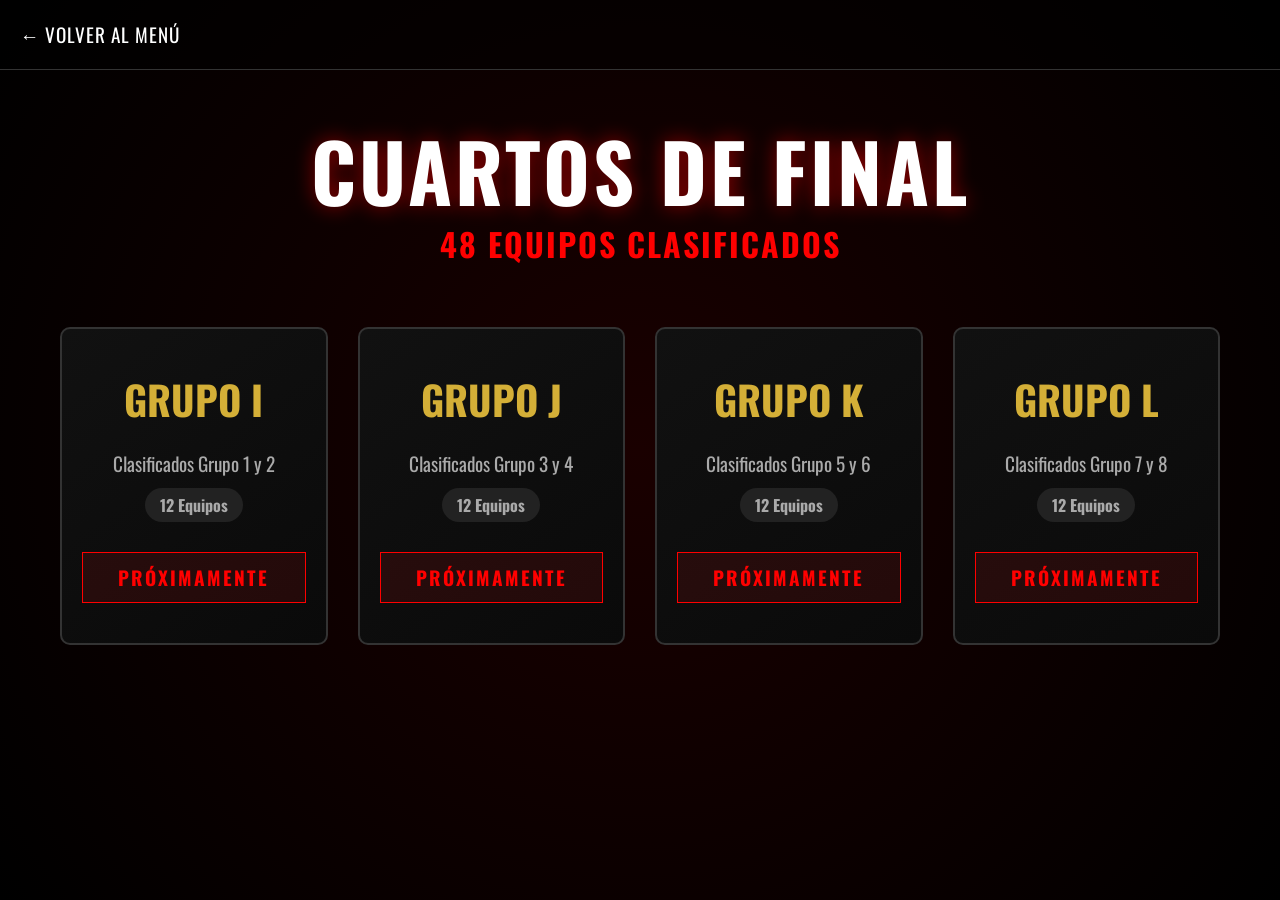
==== cuartos.html @ 233ea068 "Torneo listo" ====
<!DOCTYPE html>
<html lang="es">
<head>
    <meta charset="UTF-8">
    <meta name="viewport" content="width=device-width, initial-scale=1.0">
    <title>Cuartos de Final - DC CUP</title>
    <link rel="stylesheet" href="css/cuartos.css">
    <link href="https://fonts.googleapis.com/css2?family=Oswald:wght@400;700&display=swap" rel="stylesheet">
</head>
<body>
    <nav class="top-nav">
        <a href="index.html" class="back-btn">← Volver al Menú</a>
    </nav>

    <div class="cuartos-container">
        <div class="header-cuartos">
            <h1>CUARTOS DE FINAL</h1>
            <p class="subtitle-cuartos">48 EQUIPOS CLASIFICADOS</p>
        </div>

        <div class="groups-grid">
            <div class="group-card">
                <h2>GRUPO I</h2>
                <div class="slots">
                    <p>Clasificados Grupo 1 y 2</p>
                    <span>12 Equipos</span>
                </div>
                <div class="status">PRÓXIMAMENTE</div>
            </div>
            
            <div class="group-card">
                <h2>GRUPO J</h2>
                <div class="slots">
                    <p>Clasificados Grupo 3 y 4</p>
                    <span>12 Equipos</span>
                </div>
                <div class="status">PRÓXIMAMENTE</div>
            </div>

            <div class="group-card">
                <h2>GRUPO K</h2>
                <div class="slots">
                    <p>Clasificados Grupo 5 y 6</p>
                    <span>12 Equipos</span>
                </div>
                <div class="status">PRÓXIMAMENTE</div>
            </div>

            <div class="group-card">
                <h2>GRUPO L</h2>
                <div class="slots">
                    <p>Clasificados Grupo 7 y 8</p>
                    <span>12 Equipos</span>
                </div>
                <div class="status">PRÓXIMAMENTE</div>
            </div>
        </div>
    </div>
</body>
</html>
---- css/cuartos.css ----
* { margin: 0; padding: 0; box-sizing: border-box; font-family: 'Oswald', sans-serif; }

body { 
    background-color: #0a0a0a;
    background-image: radial-gradient(circle at center, #1a0000 0%, #000000 100%);
    color: white; 
    min-height: 100vh; 
}

.top-nav { padding: 20px; background: rgba(0,0,0,0.5); border-bottom: 1px solid #333; }
.back-btn { color: white; text-decoration: none; font-size: 1.2rem; text-transform: uppercase; letter-spacing: 1px; transition: color 0.3s; }
.back-btn:hover { color: #ff0000; }

.cuartos-container { max-width: 1200px; margin: 0 auto; padding: 60px 20px; text-align: center; }

.header-cuartos { margin-bottom: 60px; }
.header-cuartos h1 { font-size: 5rem; color: #fff; text-transform: uppercase; letter-spacing: 3px; line-height: 1; text-shadow: 0 0 20px rgba(255,0,0,0.5); }
.subtitle-cuartos { font-size: 2rem; color: #ff0000; font-weight: bold; letter-spacing: 2px; margin-top: 10px; }

.groups-grid { display: grid; grid-template-columns: repeat(auto-fit, minmax(250px, 1fr)); gap: 30px; }

.group-card {
    background: linear-gradient(145deg, #111, #0a0a0a);
    border: 2px solid #333;
    border-radius: 10px;
    padding: 40px 20px;
    position: relative;
    overflow: hidden;
    transition: all 0.3s ease;
}

.group-card:hover { border-color: #ff0000; transform: translateY(-10px); box-shadow: 0 15px 30px rgba(255,0,0,0.15); }

.group-card h2 { font-size: 2.5rem; color: #d4af37; margin-bottom: 20px; }
.group-card .slots { color: #aaa; margin-bottom: 30px; }
.group-card .slots p { font-size: 1.2rem; }
.group-card .slots span { display: inline-block; background: #222; padding: 5px 15px; border-radius: 20px; margin-top: 10px; font-weight: bold; }

.status {
    background: rgba(255, 0, 0, 0.1);
    color: #ff0000;
    border: 1px solid #ff0000;
    padding: 10px;
    font-size: 1.2rem;
    font-weight: bold;
    text-transform: uppercase;
    letter-spacing: 2px;
}
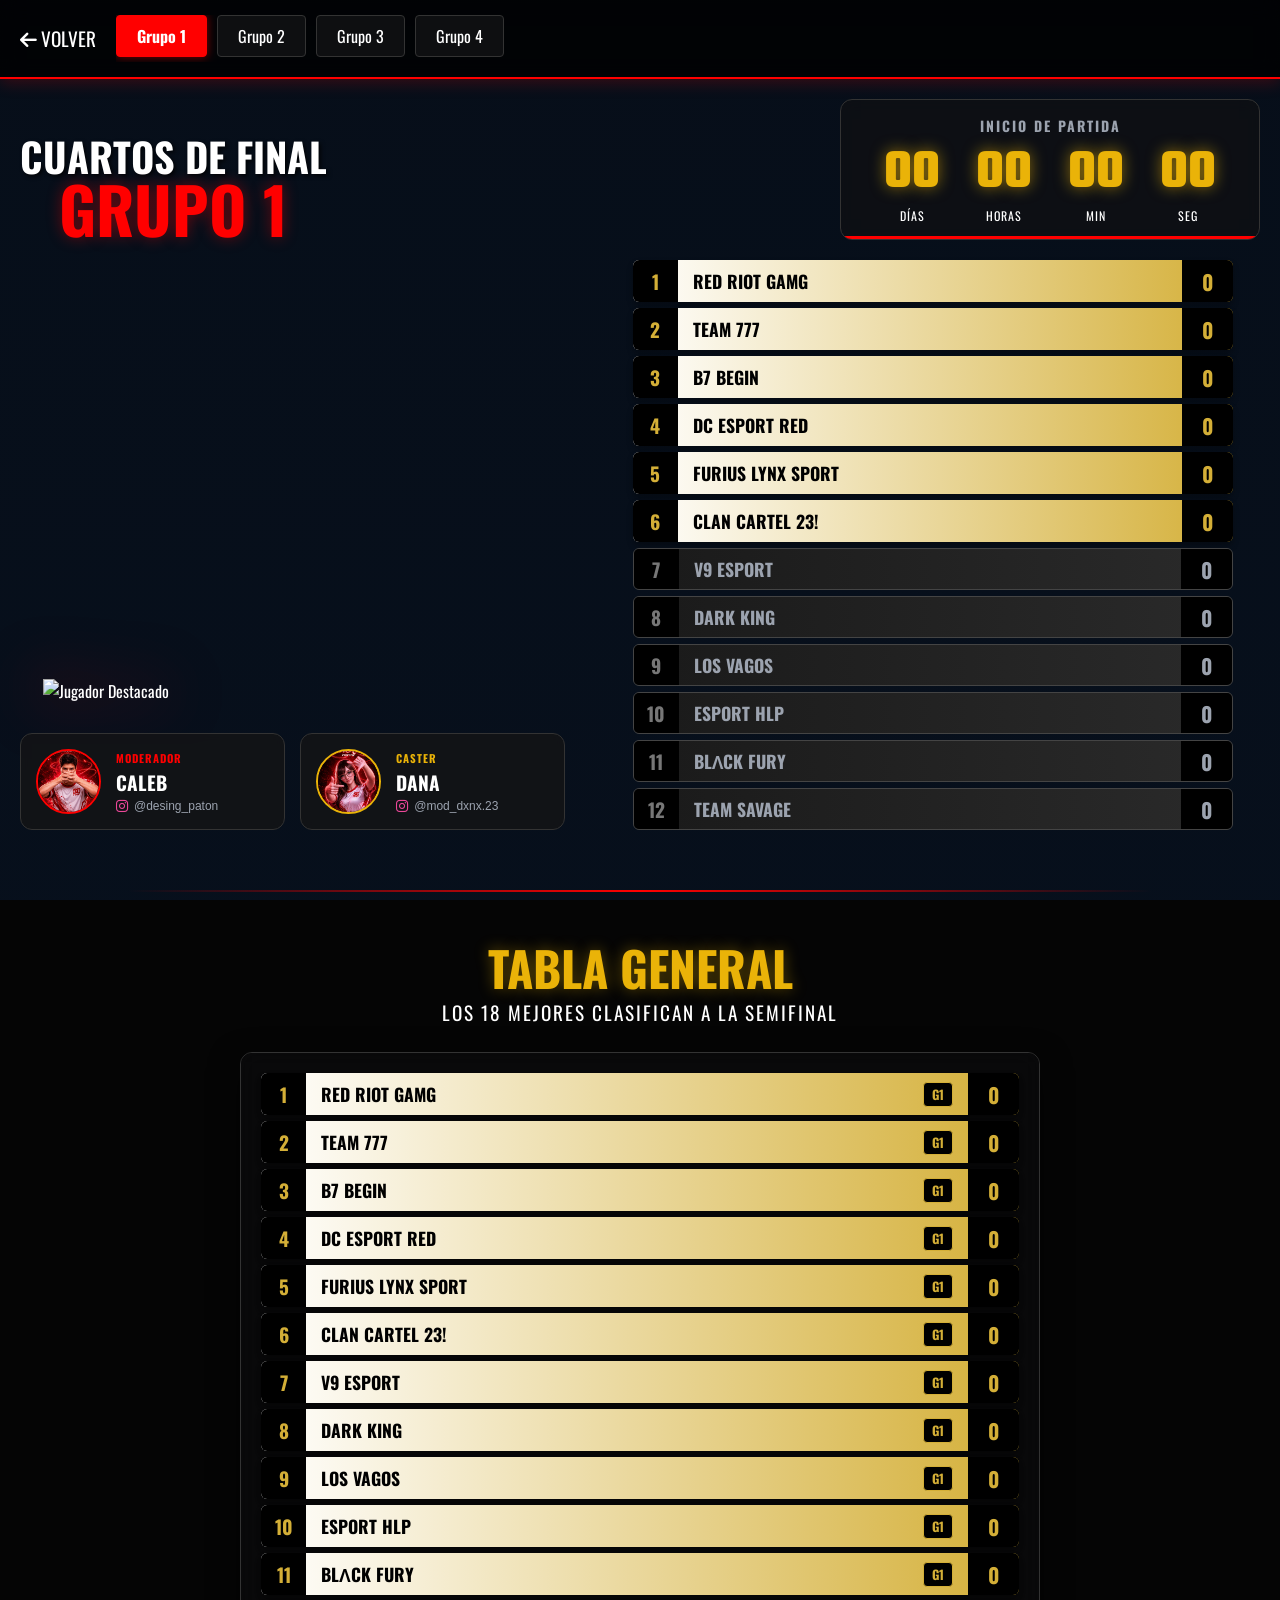
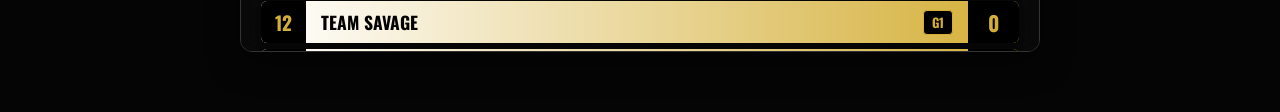
==== commit 7e51482d: "Cuartos de Final" ====
--- a/cuartos.html
+++ b/cuartos.html
@@ -3,58 +3,82 @@
 <head>
     <meta charset="UTF-8">
     <meta name="viewport" content="width=device-width, initial-scale=1.0">
-    <title>Cuartos de Final - DC CUP</title>
+    <title>Cuartos de Final - Torneo</title>
+    <link href="https://fonts.googleapis.com/css2?family=Oswald:wght@300;400;700&family=Teko:wght@400;600;700&display=swap" rel="stylesheet">
+    <link rel="stylesheet" href="https://cdnjs.cloudflare.com/ajax/libs/font-awesome/6.4.0/css/all.min.css">
     <link rel="stylesheet" href="css/cuartos.css">
-    <link href="https://fonts.googleapis.com/css2?family=Oswald:wght@400;700&display=swap" rel="stylesheet">
 </head>
 <body>
-    <nav class="top-nav">
-        <a href="index.html" class="back-btn">← Volver al Menú</a>
+
+    <nav class="group-nav">
+        <a href="index.html" class="back-btn"><i class="fas fa-arrow-left"></i> VOLVER</a>
+        <div class="group-buttons" id="groupButtons">
+            </div>
     </nav>
 
-    <div class="cuartos-container">
-        <div class="header-cuartos">
-            <h1>CUARTOS DE FINAL</h1>
-            <p class="subtitle-cuartos">48 EQUIPOS CLASIFICADOS</p>
+    <header class="header-container">
+        <div class="title-block">
+            <h2 class="group-title">CUARTOS DE FINAL</h2>
+            <h1 class="table-subtitle">GRUPO <span id="currentGroupNum">1</span></h1>
+        </div>
+        
+        <div class="countdown-box">
+            <div class="countdown-label">INICIO DE PARTIDA</div>
+            <div class="countdown-timer" id="countdown">
+                <div class="timer-segment"><span id="days">00</span><span class="segment-label">DÍAS</span></div>
+                <div class="timer-segment"><span id="hours">00</span><span class="segment-label">HORAS</span></div>
+                <div class="timer-segment"><span id="mins">00</span><span class="segment-label">MIN</span></div>
+                <div class="timer-segment"><span id="secs">00</span><span class="segment-label">SEG</span></div>
+            </div>
+        </div>
+    </header>
+
+    <main class="cuartos-container">
+        <div class="left-column">
+            <div class="player-showcase">
+                <img id="playerImage" src="assets/cuartos-g1.png" alt="Jugador Destacado" class="player-png fade-in">
+            </div>
+            
+            <div class="staff-showcase">
+                <div class="staff-card card-mod">
+                    <img id="modImage" src="staff/default.jpeg" alt="Moderador" class="staff-avatar">
+                    <div class="staff-info">
+                        <span class="staff-role role-mod">MODERADOR</span>
+                        <h4 id="modName" class="staff-name">Cargando...</h4>
+                        <a id="modInstagram" href="#" target="_blank" class="staff-ig"><i class="fab fa-instagram"></i> @instagram</a>
+                    </div>
+                </div>
+                <div class="staff-card card-caster">
+                    <img id="casterImage" src="staff/default.jpeg" alt="Caster" class="staff-avatar">
+                    <div class="staff-info">
+                        <span class="staff-role role-caster">CASTER</span>
+                        <h4 id="casterName" class="staff-name">Cargando...</h4>
+                        <a id="casterInstagram" href="#" target="_blank" class="staff-ig"><i class="fab fa-instagram"></i> @instagram</a>
+                    </div>
+                </div>
+            </div>
         </div>
 
-        <div class="groups-grid">
-            <div class="group-card">
-                <h2>GRUPO I</h2>
-                <div class="slots">
-                    <p>Clasificados Grupo 1 y 2</p>
-                    <span>12 Equipos</span>
+        <div class="table-showcase">
+            <div class="standings-table" id="standingsTable">
                 </div>
-                <div class="status">PRÓXIMAMENTE</div>
-            </div>
-            
-            <div class="group-card">
-                <h2>GRUPO J</h2>
-                <div class="slots">
-                    <p>Clasificados Grupo 3 y 4</p>
-                    <span>12 Equipos</span>
+        </div>
+    </main>
+
+    <hr class="section-divider">
+
+    <section class="general-table-section">
+        <div class="general-header">
+            <h2 class="general-title">TABLA GENERAL</h2>
+            <p class="general-subtitle">LOS 18 MEJORES CLASIFICAN A LA SEMIFINAL</p>
+        </div>
+        
+        <div class="general-table-wrapper">
+            <div class="general-standings-table" id="generalTable">
                 </div>
-                <div class="status">PRÓXIMAMENTE</div>
-            </div>
+        </div>
+    </section>
 
-            <div class="group-card">
-                <h2>GRUPO K</h2>
-                <div class="slots">
-                    <p>Clasificados Grupo 5 y 6</p>
-                    <span>12 Equipos</span>
-                </div>
-                <div class="status">PRÓXIMAMENTE</div>
-            </div>
-
-            <div class="group-card">
-                <h2>GRUPO L</h2>
-                <div class="slots">
-                    <p>Clasificados Grupo 7 y 8</p>
-                    <span>12 Equipos</span>
-                </div>
-                <div class="status">PRÓXIMAMENTE</div>
-            </div>
-        </div>
-    </div>
+    <script src="js/cuartos.js"></script>
 </body>
 </html>
--- a/css/cuartos.css
+++ b/css/cuartos.css
@@ -1,48 +1,151 @@
-* { margin: 0; padding: 0; box-sizing: border-box; font-family: 'Oswald', sans-serif; }
+/* =========================================
+   1. ESTILOS GLOBALES Y FONDO
+========================================= */
+* { 
+    margin: 0; padding: 0; box-sizing: border-box; 
+    font-family: 'Oswald', sans-serif; 
+}
 
 body { 
-    background-color: #0a0a0a;
-    background-image: radial-gradient(circle at center, #1a0000 0%, #000000 100%);
-    color: white; 
-    min-height: 100vh; 
+    background-color: #050505;
+    background-image: linear-gradient(rgba(7, 16, 29, 0.85), rgba(7, 16, 29, 0.95)), url('https://images.unsplash.com/photo-1542751371-adc38448a05e?q=80&w=2070'); 
+    background-size: cover; background-position: center; background-attachment: fixed;
+    color: white; min-height: 100vh; overflow-x: hidden; 
 }
 
-.top-nav { padding: 20px; background: rgba(0,0,0,0.5); border-bottom: 1px solid #333; }
-.back-btn { color: white; text-decoration: none; font-size: 1.2rem; text-transform: uppercase; letter-spacing: 1px; transition: color 0.3s; }
+/* =========================================
+   2. NAVEGACIÓN Y CABECERA
+========================================= */
+.group-nav { 
+    padding: 15px 20px; display: flex; align-items: center; 
+    background: rgba(0,0,0,0.8); backdrop-filter: blur(10px);
+    border-bottom: 2px solid #ff0000; box-shadow: 0 4px 15px rgba(255,0,0,0.2); 
+    position: sticky; top: 0; z-index: 100;
+}
+
+.back-btn { color: white; text-decoration: none; font-size: 1.2rem; margin-right: 20px; transition: 0.3s; white-space: nowrap; }
 .back-btn:hover { color: #ff0000; }
 
-.cuartos-container { max-width: 1200px; margin: 0 auto; padding: 60px 20px; text-align: center; }
+.group-buttons { display: flex; overflow-x: auto; white-space: nowrap; width: 100%; gap: 10px; padding-bottom: 5px; }
+.group-buttons::-webkit-scrollbar { height: 0px; }
 
-.header-cuartos { margin-bottom: 60px; }
-.header-cuartos h1 { font-size: 5rem; color: #fff; text-transform: uppercase; letter-spacing: 3px; line-height: 1; text-shadow: 0 0 20px rgba(255,0,0,0.5); }
-.subtitle-cuartos { font-size: 2rem; color: #ff0000; font-weight: bold; letter-spacing: 2px; margin-top: 10px; }
-
-.groups-grid { display: grid; grid-template-columns: repeat(auto-fit, minmax(250px, 1fr)); gap: 30px; }
-
-.group-card {
-    background: linear-gradient(145deg, #111, #0a0a0a);
-    border: 2px solid #333;
-    border-radius: 10px;
-    padding: 40px 20px;
-    position: relative;
-    overflow: hidden;
-    transition: all 0.3s ease;
+.group-buttons button { 
+    background: rgba(255,255,255,0.05); color: white; border: 1px solid #333; 
+    padding: 8px 20px; cursor: pointer; font-size: 1rem; border-radius: 4px; transition: 0.3s; 
+}
+.group-buttons button.active, .group-buttons button:hover { 
+    background: #ff0000; border-color: #ff0000; font-weight: bold; box-shadow: 0 0 10px rgba(255,0,0,0.5); 
 }
 
-.group-card:hover { border-color: #ff0000; transform: translateY(-10px); box-shadow: 0 15px 30px rgba(255,0,0,0.15); }
+.header-container { display: flex; flex-direction: column; align-items: center; justify-content: space-between; max-width: 1400px; margin: 20px auto 0; padding: 0 20px; gap: 20px; }
+@media (min-width: 900px) { .header-container { flex-direction: row; align-items: flex-end; } .title-block { text-align: left; } }
+.title-block { text-align: center; }
+.group-title { font-size: 2.5rem; color: #fff; margin-bottom: -10px; text-shadow: 2px 2px 4px rgba(0,0,0,0.8); }
+.table-subtitle { font-size: clamp(3rem, 5vw, 4.5rem); color: #ff0000; text-transform: uppercase; line-height: 1; text-shadow: 0 0 15px rgba(255,0,0,0.4); }
 
-.group-card h2 { font-size: 2.5rem; color: #d4af37; margin-bottom: 20px; }
-.group-card .slots { color: #aaa; margin-bottom: 30px; }
-.group-card .slots p { font-size: 1.2rem; }
-.group-card .slots span { display: inline-block; background: #222; padding: 5px 15px; border-radius: 20px; margin-top: 10px; font-weight: bold; }
+.countdown-box { background: rgba(17, 17, 19, 0.7); backdrop-filter: blur(8px); border: 1px solid #333; border-radius: 12px; padding: 15px 25px; text-align: center; width: 100%; max-width: 420px; position: relative; overflow: hidden; }
+.countdown-box::after { content: ''; position: absolute; bottom: 0; left: 0; width: 100%; height: 3px; background-color: #ff0000; }
+.countdown-label { color: #9ca3af; font-size: 14px; letter-spacing: 2px; margin-bottom: 10px; font-weight: bold; }
+.countdown-timer { display: flex; justify-content: space-around; }
+.timer-segment { display: flex; flex-direction: column; align-items: center; }
+.timer-segment span:first-child { font-family: 'Teko', sans-serif; font-size: 3.5rem; font-weight: 700; color: #eab308; text-shadow: 0 0 15px rgba(234, 179, 8, 0.6); line-height: 1; }
+.segment-label { font-size: 12px; color: #fff; margin-top: 5px; letter-spacing: 1px; }
 
-.status {
-    background: rgba(255, 0, 0, 0.1);
-    color: #ff0000;
-    border: 1px solid #ff0000;
-    padding: 10px;
-    font-size: 1.2rem;
-    font-weight: bold;
-    text-transform: uppercase;
-    letter-spacing: 2px;
+/* =========================================
+   3. CONTENEDOR PRINCIPAL Y STAFF
+========================================= */
+.cuartos-container { display: flex; max-width: 1400px; margin: 0 auto; padding: 20px; gap: 40px; }
+.left-column { flex: 1; display: flex; flex-direction: column; gap: 30px; justify-content: flex-end; }
+.player-showcase { position: relative; display: flex; align-items: flex-end; justify-content: center; }
+.player-png { width: 100%; max-width: 500px; object-fit: contain; filter: drop-shadow(0px 0px 30px rgba(255, 0, 0, 0.6)); z-index: 2; }
+
+.staff-showcase { display: grid; grid-template-columns: 1fr; gap: 15px; z-index: 3; }
+@media (min-width: 1200px) { .staff-showcase { grid-template-columns: 1fr 1fr; } }
+.staff-card { background: rgba(20, 20, 22, 0.8); backdrop-filter: blur(5px); border: 1px solid #333; border-radius: 12px; padding: 15px; display: flex; align-items: center; gap: 15px; transition: 0.3s; }
+.card-mod:hover { border-color: #ff0000; box-shadow: 0 0 15px rgba(255,0,0,0.3); transform: translateY(-3px); }
+.card-caster:hover { border-color: #eab308; box-shadow: 0 0 15px rgba(234,179,8,0.3); transform: translateY(-3px); }
+.staff-avatar { width: 65px; height: 65px; border-radius: 50%; object-fit: cover; }
+.card-mod .staff-avatar { border: 2px solid #ff0000; }
+.card-caster .staff-avatar { border: 2px solid #eab308; }
+.staff-info { display: flex; flex-direction: column; }
+.staff-role { font-size: 11px; font-weight: bold; letter-spacing: 1px; }
+.role-mod { color: #ff0000; }
+.role-caster { color: #eab308; }
+.staff-name { font-size: 1.2rem; margin: 2px 0; color: white; text-transform: uppercase; }
+.staff-ig { font-family: sans-serif; font-size: 12px; color: #9ca3af; text-decoration: none; display: flex; align-items: center; gap: 6px; transition: 0.2s; }
+.staff-ig i { color: #ec4899; font-size: 14px; }
+.staff-ig:hover { color: white; }
+
+/* =========================================
+   4. TABLAS DE GRUPO Y GENERAL
+========================================= */
+.table-showcase { flex: 1.2; z-index: 3; display: flex; flex-direction: column; justify-content: center; }
+.standings-table, .general-standings-table { display: flex; flex-direction: column; gap: 6px; width: 100%; max-width: 600px; margin: 0 auto;}
+
+.team-row { 
+    display: flex; align-items: center; border-radius: 6px; overflow: hidden; 
+    height: 42px; font-weight: bold; transition: 0.2s;
+}
+.team-row:hover { transform: scale(1.02); }
+
+/* Estilos de Clasificados (Dorado) y Eliminados (Oscuro) */
+.team-row.qualified { background: linear-gradient(90deg, #ffffff 0%, #d4af37 100%); color: black; box-shadow: 0 4px 6px rgba(0,0,0,0.3); }
+.team-row.eliminated { background: linear-gradient(90deg, #1a1a1a 0%, #2a2a2a 100%); color: #9ca3af; border: 1px solid #444; }
+
+.rank { width: 45px; height: 100%; display: flex; align-items: center; justify-content: center; font-size: 1.2rem; background: #000; color: #d4af37; }
+.team-row.eliminated .rank { color: #777; }
+.name { flex: 1; text-transform: uppercase; font-size: 1.1rem; padding-left: 15px; display: flex; align-items: center; justify-content: space-between; padding-right: 15px;}
+.points { background: #000; color: #d4af37; padding: 0 20px; height: 100%; display: flex; align-items: center; font-size: 1.3rem; font-weight: bold; }
+.team-row.eliminated .points { color: #9ca3af; }
+
+/* Etiquetas de Grupo en la Tabla General */
+.group-tag { font-size: 0.8rem; background: rgba(0,0,0,0.5); padding: 2px 8px; border-radius: 4px; color: #fff; border: 1px solid #555;}
+.team-row.qualified .group-tag { background: #000; color: #d4af37; border-color: #d4af37;}
+
+.fade-in { animation: imageFadeIn 0.4s ease-out forwards; }
+@keyframes imageFadeIn { 0% { opacity: 0; transform: translateY(15px); } 100% { opacity: 1; transform: translateY(0); } }
+
+/* =========================================
+   5. SECCIÓN TABLA GENERAL (NUEVO)
+========================================= */
+.section-divider { border: none; height: 2px; background: linear-gradient(90deg, transparent, #ff0000, transparent); margin: 40px auto; max-width: 80%; }
+
+.general-table-section { max-width: 1400px; margin: 0 auto 60px; padding: 0 20px; text-align: center; }
+.general-header { margin-bottom: 25px; }
+.general-title { font-size: 3rem; color: #eab308; text-shadow: 0 0 15px rgba(234, 179, 8, 0.4); margin-bottom: -5px; }
+.general-subtitle { color: #fff; font-size: 1.2rem; letter-spacing: 2px; }
+
+/* Contenedor con Scroll VIP para los 48 equipos */
+.general-table-wrapper {
+    background: rgba(10, 10, 12, 0.8); backdrop-filter: blur(10px);
+    border: 1px solid #333; border-radius: 12px;
+    padding: 20px; max-height: 600px; overflow-y: auto;
+    box-shadow: 0 10px 30px rgba(0,0,0,0.5);
+    max-width: 800px; margin: 0 auto;
+}
+
+/* Scrollbar Personalizado */
+.general-table-wrapper::-webkit-scrollbar { width: 8px; }
+.general-table-wrapper::-webkit-scrollbar-track { background: #1a1a1a; border-radius: 10px; }
+.general-table-wrapper::-webkit-scrollbar-thumb { background: #eab308; border-radius: 10px; }
+.general-table-wrapper::-webkit-scrollbar-thumb:hover { background: #ff0000; }
+
+.general-standings-table { max-width: 100%; }
+
+/* =========================================
+   6. RESPONSIVE
+========================================= */
+@media (max-width: 900px) {
+    .cuartos-container { flex-direction: column; padding: 20px 10px; gap: 20px; }
+    .player-showcase { display: none; }
+    .staff-showcase { grid-template-columns: 1fr; margin-bottom: 20px; }
+    .table-showcase { width: 100%; align-items: center; }
+    .standings-table, .general-table-wrapper { max-width: 100%; }
+    .name { font-size: 0.9rem; padding-left: 10px; }
+    .points { padding: 0 15px; font-size: 1.1rem; }
+    .rank { width: 35px; font-size: 1rem; }
+}
+@media (max-width: 480px) {
+    .timer-segment span:first-child { font-size: 2.5rem; }
+    .general-title { font-size: 2.2rem; }
 }
